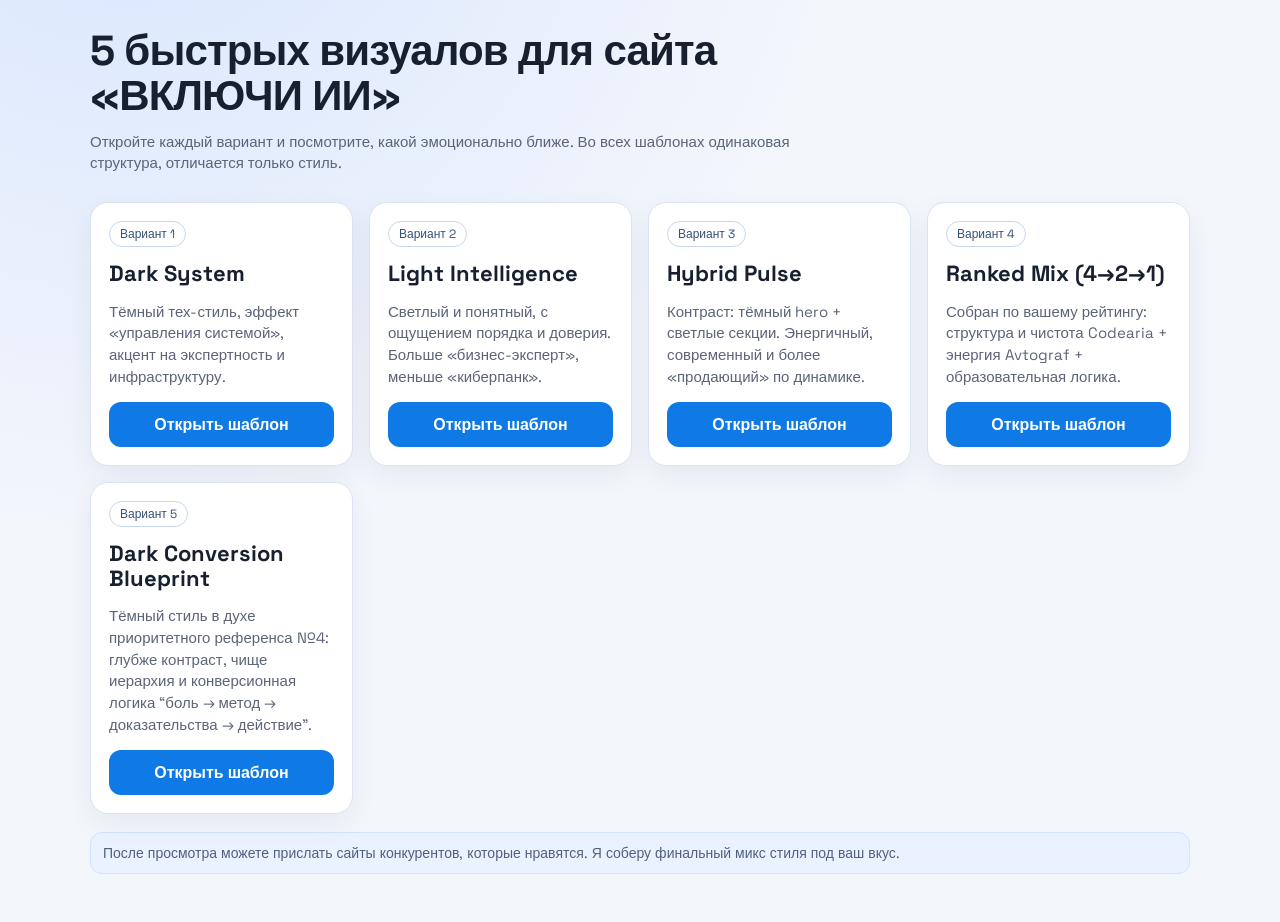
==== style-previews/index.html @ 774fb54d "docs+style: add research pack and dark conversion style with CTA split" ====
<!doctype html>
<html lang="ru">
<head>
  <meta charset="utf-8">
  <meta name="viewport" content="width=device-width, initial-scale=1">
  <title>Визуальные варианты сайта</title>
  <link rel="preconnect" href="https://fonts.googleapis.com">
  <link rel="preconnect" href="https://fonts.gstatic.com" crossorigin>
  <link href="https://fonts.googleapis.com/css2?family=Space+Grotesk:wght@400;500;700&display=swap" rel="stylesheet">
  <style>
    :root {
      --bg: #f3f6fb;
      --card: #ffffff;
      --text: #18202f;
      --muted: #5b6478;
      --accent: #0f7ae5;
      --border: #dbe3f2;
    }

    * { box-sizing: border-box; }

    body {
      margin: 0;
      font-family: "Space Grotesk", sans-serif;
      background: radial-gradient(circle at 10% -20%, #d7e5ff 0%, transparent 45%), var(--bg);
      color: var(--text);
      min-height: 100vh;
      padding: 28px 16px 48px;
    }

    .wrap {
      width: min(1100px, 100%);
      margin: 0 auto;
    }

    h1 {
      margin: 0;
      font-size: clamp(26px, 4vw, 42px);
      line-height: 1.08;
      letter-spacing: -0.02em;
    }

    .sub {
      margin: 12px 0 0;
      color: var(--muted);
      max-width: 760px;
    }

    .grid {
      margin-top: 28px;
      display: grid;
      gap: 16px;
      grid-template-columns: repeat(auto-fit, minmax(260px, 1fr));
    }

    .card {
      background: var(--card);
      border: 1px solid var(--border);
      border-radius: 18px;
      padding: 18px;
      display: grid;
      gap: 14px;
      box-shadow: 0 10px 28px rgba(18, 34, 73, 0.06);
    }

    .tag {
      display: inline-flex;
      width: fit-content;
      border-radius: 999px;
      border: 1px solid #c7d6f0;
      color: #355177;
      font-size: 12px;
      padding: 4px 10px;
    }

    h2 {
      margin: 0;
      font-size: 22px;
      line-height: 1.15;
    }

    p {
      margin: 0;
      color: var(--muted);
      line-height: 1.45;
      font-size: 15px;
    }

    a {
      text-decoration: none;
    }

    .btn {
      display: inline-flex;
      justify-content: center;
      align-items: center;
      padding: 12px 16px;
      font-weight: 600;
      border-radius: 12px;
      background: var(--accent);
      color: #fff;
      transition: transform 0.18s ease, box-shadow 0.18s ease;
    }

    .btn:hover {
      transform: translateY(-2px);
      box-shadow: 0 10px 22px rgba(15, 122, 229, 0.26);
    }

    .hint {
      margin-top: 18px;
      color: #50607f;
      font-size: 14px;
      background: #ebf2ff;
      border: 1px solid #d4e3fe;
      border-radius: 12px;
      padding: 10px 12px;
    }
  </style>
</head>
<body>
  <main class="wrap">
    <h1>5 быстрых визуалов для сайта<br>«ВКЛЮЧИ ИИ»</h1>
    <p class="sub">Откройте каждый вариант и посмотрите, какой эмоционально ближе. Во всех шаблонах одинаковая структура, отличается только стиль.</p>

    <section class="grid">
      <article class="card">
        <span class="tag">Вариант 1</span>
        <h2>Dark System</h2>
        <p>Тёмный тех-стиль, эффект «управления системой», акцент на экспертность и инфраструктуру.</p>
        <a class="btn" href="./style-01-dark-system.html">Открыть шаблон</a>
      </article>

      <article class="card">
        <span class="tag">Вариант 2</span>
        <h2>Light Intelligence</h2>
        <p>Светлый и понятный, с ощущением порядка и доверия. Больше «бизнес-эксперт», меньше «киберпанк».</p>
        <a class="btn" href="./style-02-light-intelligence.html">Открыть шаблон</a>
      </article>

      <article class="card">
        <span class="tag">Вариант 3</span>
        <h2>Hybrid Pulse</h2>
        <p>Контраст: тёмный hero + светлые секции. Энергичный, современный и более «продающий» по динамике.</p>
        <a class="btn" href="./style-03-hybrid-pulse.html">Открыть шаблон</a>
      </article>

      <article class="card">
        <span class="tag">Вариант 4</span>
        <h2>Ranked Mix (4→2→1)</h2>
        <p>Собран по вашему рейтингу: структура и чистота Codearia + энергия Avtograf + образовательная логика.</p>
        <a class="btn" href="./style-04-ranked-mix.html">Открыть шаблон</a>
      </article>

      <article class="card">
        <span class="tag">Вариант 5</span>
        <h2>Dark Conversion Blueprint</h2>
        <p>Тёмный стиль в духе приоритетного референса №4: глубже контраст, чище иерархия и конверсионная логика “боль → метод → доказательства → действие”.</p>
        <a class="btn" href="./style-05-conversion-blueprint.html">Открыть шаблон</a>
      </article>
    </section>

    <p class="hint">После просмотра можете прислать сайты конкурентов, которые нравятся. Я соберу финальный микс стиля под ваш вкус.</p>
  </main>
</body>
</html>
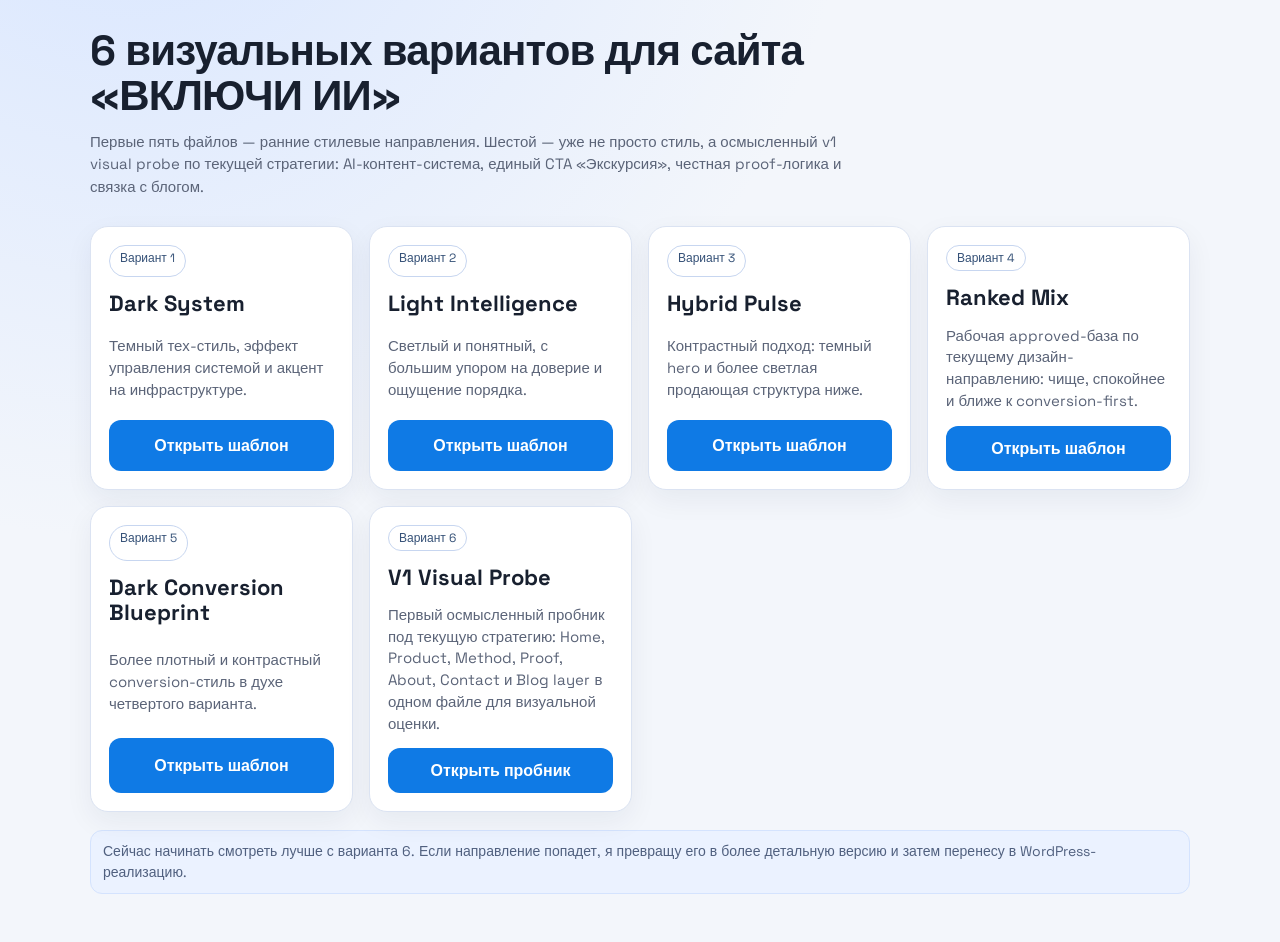
==== commit 7b697fc1: "chore: organize repo structure and align wordpress baseline" ====
--- a/style-previews/index.html
+++ b/style-previews/index.html
@@ -8,159 +8,68 @@
   <link rel="preconnect" href="https://fonts.gstatic.com" crossorigin>
   <link href="https://fonts.googleapis.com/css2?family=Space+Grotesk:wght@400;500;700&display=swap" rel="stylesheet">
   <style>
-    :root {
-      --bg: #f3f6fb;
-      --card: #ffffff;
-      --text: #18202f;
-      --muted: #5b6478;
-      --accent: #0f7ae5;
-      --border: #dbe3f2;
-    }
-
-    * { box-sizing: border-box; }
-
-    body {
-      margin: 0;
-      font-family: "Space Grotesk", sans-serif;
-      background: radial-gradient(circle at 10% -20%, #d7e5ff 0%, transparent 45%), var(--bg);
-      color: var(--text);
-      min-height: 100vh;
-      padding: 28px 16px 48px;
-    }
-
-    .wrap {
-      width: min(1100px, 100%);
-      margin: 0 auto;
-    }
-
-    h1 {
-      margin: 0;
-      font-size: clamp(26px, 4vw, 42px);
-      line-height: 1.08;
-      letter-spacing: -0.02em;
-    }
-
-    .sub {
-      margin: 12px 0 0;
-      color: var(--muted);
-      max-width: 760px;
-    }
-
-    .grid {
-      margin-top: 28px;
-      display: grid;
-      gap: 16px;
-      grid-template-columns: repeat(auto-fit, minmax(260px, 1fr));
-    }
-
-    .card {
-      background: var(--card);
-      border: 1px solid var(--border);
-      border-radius: 18px;
-      padding: 18px;
-      display: grid;
-      gap: 14px;
-      box-shadow: 0 10px 28px rgba(18, 34, 73, 0.06);
-    }
-
-    .tag {
-      display: inline-flex;
-      width: fit-content;
-      border-radius: 999px;
-      border: 1px solid #c7d6f0;
-      color: #355177;
-      font-size: 12px;
-      padding: 4px 10px;
-    }
-
-    h2 {
-      margin: 0;
-      font-size: 22px;
-      line-height: 1.15;
-    }
-
-    p {
-      margin: 0;
-      color: var(--muted);
-      line-height: 1.45;
-      font-size: 15px;
-    }
-
-    a {
-      text-decoration: none;
-    }
-
-    .btn {
-      display: inline-flex;
-      justify-content: center;
-      align-items: center;
-      padding: 12px 16px;
-      font-weight: 600;
-      border-radius: 12px;
-      background: var(--accent);
-      color: #fff;
-      transition: transform 0.18s ease, box-shadow 0.18s ease;
-    }
-
-    .btn:hover {
-      transform: translateY(-2px);
-      box-shadow: 0 10px 22px rgba(15, 122, 229, 0.26);
-    }
-
-    .hint {
-      margin-top: 18px;
-      color: #50607f;
-      font-size: 14px;
-      background: #ebf2ff;
-      border: 1px solid #d4e3fe;
-      border-radius: 12px;
-      padding: 10px 12px;
-    }
+    :root{--bg:#f3f6fb;--card:#fff;--text:#18202f;--muted:#5b6478;--accent:#0f7ae5;--border:#dbe3f2}
+    *{box-sizing:border-box}
+    body{margin:0;font-family:"Space Grotesk",sans-serif;background:radial-gradient(circle at 10% -20%,#d7e5ff 0,transparent 45%),var(--bg);color:var(--text);min-height:100vh;padding:28px 16px 48px}
+    .wrap{width:min(1100px,100%);margin:0 auto}
+    h1{margin:0;font-size:clamp(26px,4vw,42px);line-height:1.08;letter-spacing:-.02em}
+    .sub{margin:12px 0 0;color:var(--muted);max-width:760px;line-height:1.5}
+    .grid{margin-top:28px;display:grid;gap:16px;grid-template-columns:repeat(auto-fit,minmax(260px,1fr))}
+    .card{background:var(--card);border:1px solid var(--border);border-radius:18px;padding:18px;display:grid;gap:14px;box-shadow:0 10px 28px rgba(18,34,73,.06)}
+    .tag{display:inline-flex;width:fit-content;border-radius:999px;border:1px solid #c7d6f0;color:#355177;font-size:12px;padding:4px 10px}
+    h2{margin:0;font-size:22px;line-height:1.15}
+    p{margin:0;color:var(--muted);line-height:1.45;font-size:15px}
+    a{text-decoration:none}
+    .btn{display:inline-flex;justify-content:center;align-items:center;padding:12px 16px;font-weight:600;border-radius:12px;background:var(--accent);color:#fff;transition:transform .18s ease,box-shadow .18s ease}
+    .btn:hover{transform:translateY(-2px);box-shadow:0 10px 22px rgba(15,122,229,.26)}
+    .hint{margin-top:18px;color:#50607f;font-size:14px;background:#ebf2ff;border:1px solid #d4e3fe;border-radius:12px;padding:10px 12px;line-height:1.5}
   </style>
 </head>
 <body>
   <main class="wrap">
-    <h1>5 быстрых визуалов для сайта<br>«ВКЛЮЧИ ИИ»</h1>
-    <p class="sub">Откройте каждый вариант и посмотрите, какой эмоционально ближе. Во всех шаблонах одинаковая структура, отличается только стиль.</p>
+    <h1>6 визуальных вариантов для сайта<br>«ВКЛЮЧИ ИИ»</h1>
+    <p class="sub">Первые пять файлов — ранние стилевые направления. Шестой — уже не просто стиль, а осмысленный v1 visual probe по текущей стратегии: AI-контент-система, единый CTA «Экскурсия», честная proof-логика и связка с блогом.</p>
 
     <section class="grid">
       <article class="card">
         <span class="tag">Вариант 1</span>
         <h2>Dark System</h2>
-        <p>Тёмный тех-стиль, эффект «управления системой», акцент на экспертность и инфраструктуру.</p>
+        <p>Темный тех-стиль, эффект управления системой и акцент на инфраструктуре.</p>
         <a class="btn" href="./style-01-dark-system.html">Открыть шаблон</a>
       </article>
-
       <article class="card">
         <span class="tag">Вариант 2</span>
         <h2>Light Intelligence</h2>
-        <p>Светлый и понятный, с ощущением порядка и доверия. Больше «бизнес-эксперт», меньше «киберпанк».</p>
+        <p>Светлый и понятный, с большим упором на доверие и ощущение порядка.</p>
         <a class="btn" href="./style-02-light-intelligence.html">Открыть шаблон</a>
       </article>
-
       <article class="card">
         <span class="tag">Вариант 3</span>
         <h2>Hybrid Pulse</h2>
-        <p>Контраст: тёмный hero + светлые секции. Энергичный, современный и более «продающий» по динамике.</p>
+        <p>Контрастный подход: темный hero и более светлая продающая структура ниже.</p>
         <a class="btn" href="./style-03-hybrid-pulse.html">Открыть шаблон</a>
       </article>
-
       <article class="card">
         <span class="tag">Вариант 4</span>
-        <h2>Ranked Mix (4→2→1)</h2>
-        <p>Собран по вашему рейтингу: структура и чистота Codearia + энергия Avtograf + образовательная логика.</p>
+        <h2>Ranked Mix</h2>
+        <p>Рабочая approved-база по текущему дизайн-направлению: чище, спокойнее и ближе к conversion-first.</p>
         <a class="btn" href="./style-04-ranked-mix.html">Открыть шаблон</a>
       </article>
-
       <article class="card">
         <span class="tag">Вариант 5</span>
         <h2>Dark Conversion Blueprint</h2>
-        <p>Тёмный стиль в духе приоритетного референса №4: глубже контраст, чище иерархия и конверсионная логика “боль → метод → доказательства → действие”.</p>
+        <p>Более плотный и контрастный conversion-стиль в духе четвертого варианта.</p>
         <a class="btn" href="./style-05-conversion-blueprint.html">Открыть шаблон</a>
+      </article>
+      <article class="card">
+        <span class="tag">Вариант 6</span>
+        <h2>V1 Visual Probe</h2>
+        <p>Первый осмысленный пробник под текущую стратегию: Home, Product, Method, Proof, About, Contact и Blog layer в одном файле для визуальной оценки.</p>
+        <a class="btn" href="./style-06-v1-visual-probe.html">Открыть пробник</a>
       </article>
     </section>
 
-    <p class="hint">После просмотра можете прислать сайты конкурентов, которые нравятся. Я соберу финальный микс стиля под ваш вкус.</p>
+    <p class="hint">Сейчас начинать смотреть лучше с варианта 6. Если направление попадет, я превращу его в более детальную версию и затем перенесу в WordPress-реализацию.</p>
   </main>
 </body>
 </html>
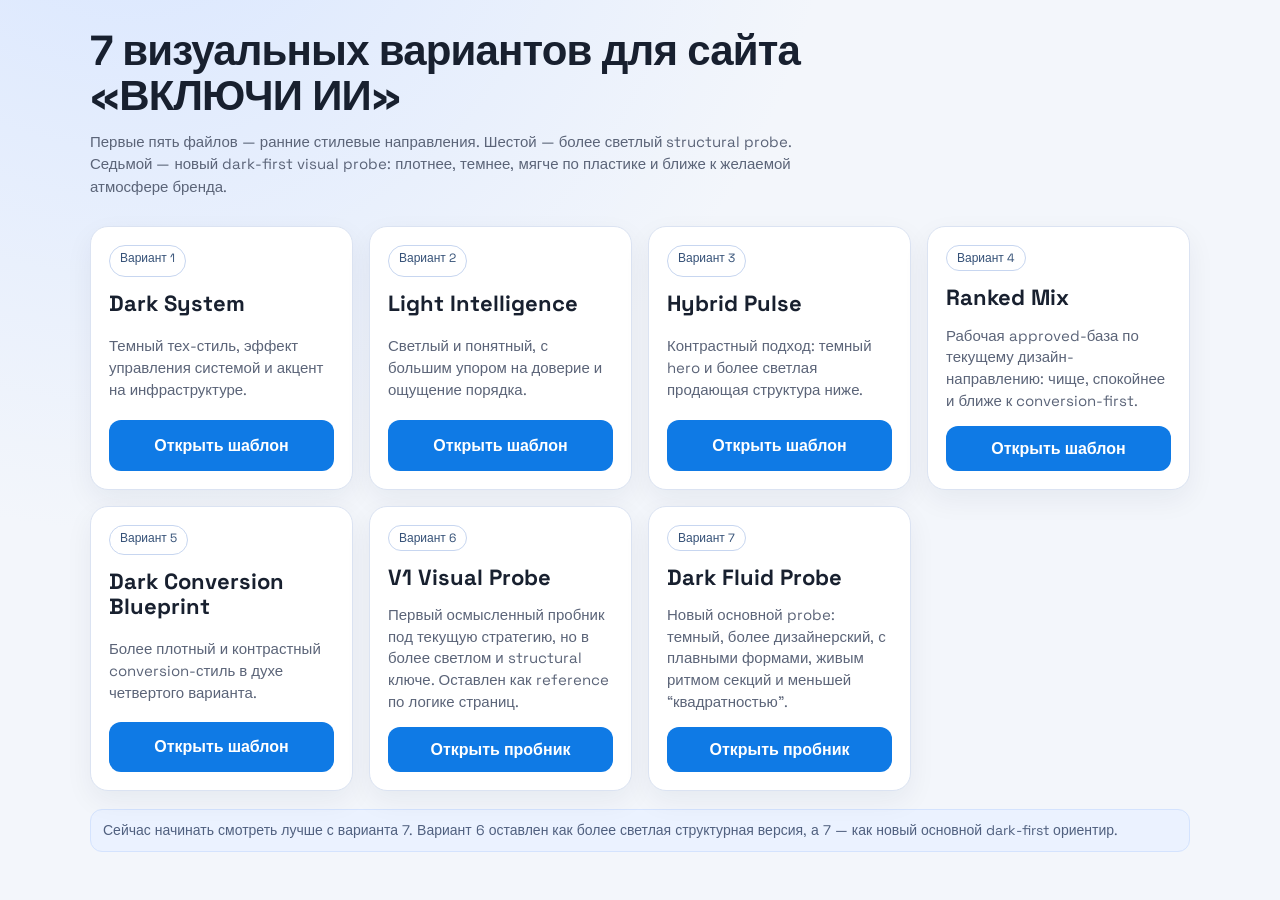
==== commit 438ac80e: "feat: bring dark fluid direction into wordpress front page" ====
--- a/style-previews/index.html
+++ b/style-previews/index.html
@@ -27,8 +27,8 @@
 </head>
 <body>
   <main class="wrap">
-    <h1>6 визуальных вариантов для сайта<br>«ВКЛЮЧИ ИИ»</h1>
-    <p class="sub">Первые пять файлов — ранние стилевые направления. Шестой — уже не просто стиль, а осмысленный v1 visual probe по текущей стратегии: AI-контент-система, единый CTA «Экскурсия», честная proof-логика и связка с блогом.</p>
+    <h1>7 визуальных вариантов для сайта<br>«ВКЛЮЧИ ИИ»</h1>
+    <p class="sub">Первые пять файлов — ранние стилевые направления. Шестой — более светлый structural probe. Седьмой — новый dark-first visual probe: плотнее, темнее, мягче по пластике и ближе к желаемой атмосфере бренда.</p>
 
     <section class="grid">
       <article class="card">
@@ -64,12 +64,18 @@
       <article class="card">
         <span class="tag">Вариант 6</span>
         <h2>V1 Visual Probe</h2>
-        <p>Первый осмысленный пробник под текущую стратегию: Home, Product, Method, Proof, About, Contact и Blog layer в одном файле для визуальной оценки.</p>
+        <p>Первый осмысленный пробник под текущую стратегию, но в более светлом и structural ключе. Оставлен как reference по логике страниц.</p>
         <a class="btn" href="./style-06-v1-visual-probe.html">Открыть пробник</a>
+      </article>
+      <article class="card">
+        <span class="tag">Вариант 7</span>
+        <h2>Dark Fluid Probe</h2>
+        <p>Новый основной probe: темный, более дизайнерский, с плавными формами, живым ритмом секций и меньшей “квадратностью”.</p>
+        <a class="btn" href="./style-07-dark-fluid-probe.html">Открыть пробник</a>
       </article>
     </section>
 
-    <p class="hint">Сейчас начинать смотреть лучше с варианта 6. Если направление попадет, я превращу его в более детальную версию и затем перенесу в WordPress-реализацию.</p>
+    <p class="hint">Сейчас начинать смотреть лучше с варианта 7. Вариант 6 оставлен как более светлая структурная версия, а 7 — как новый основной dark-first ориентир.</p>
   </main>
 </body>
 </html>
